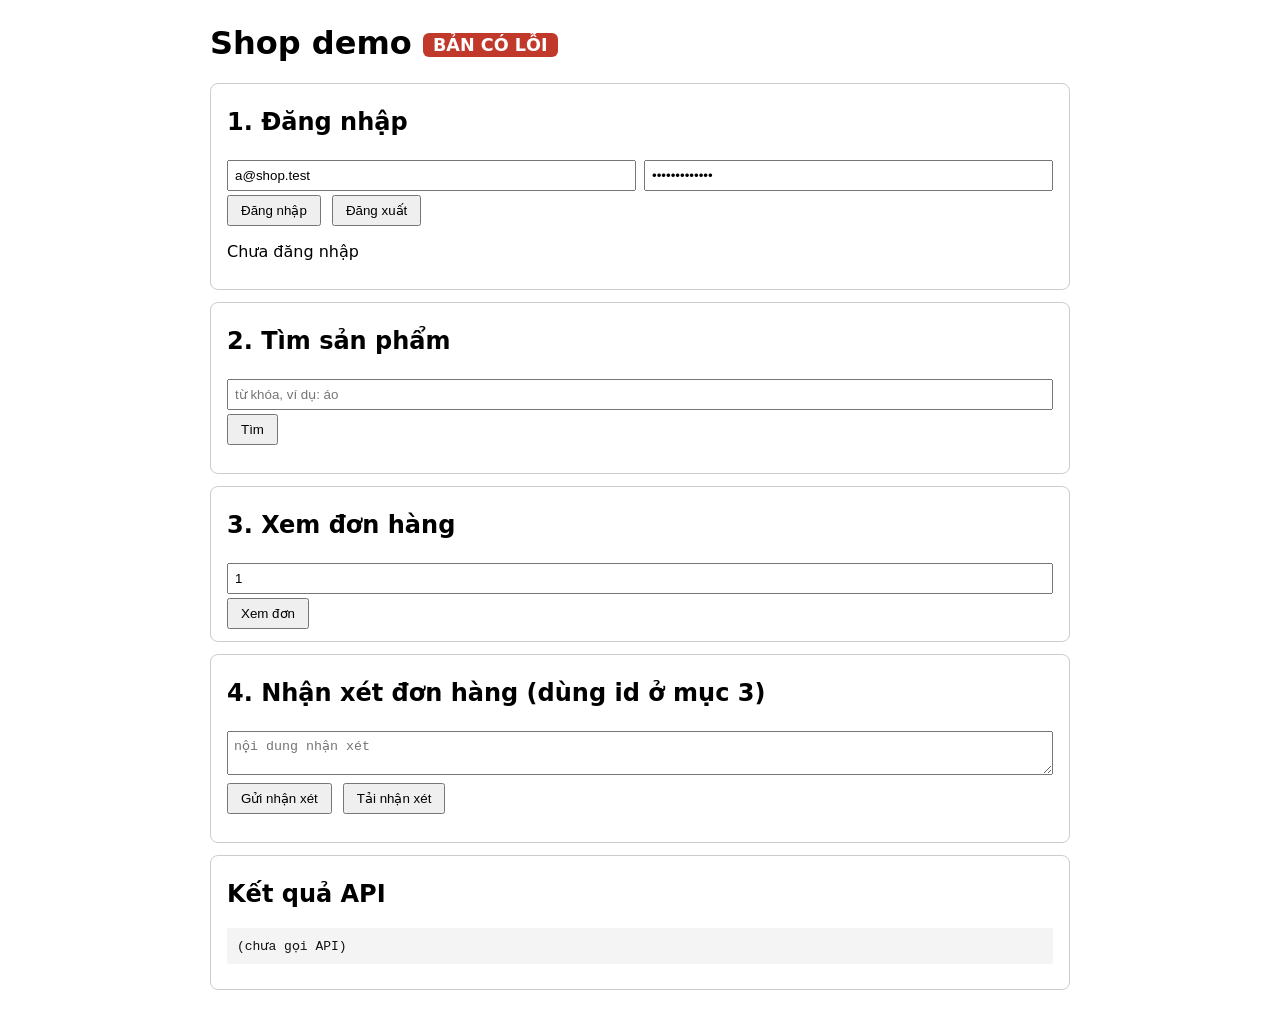
==== vulnerable/public/index.html @ e8c59e12 "first commit" ====
<!doctype html>
<html lang="vi">
<head>
  <meta charset="utf-8">
  <meta name="viewport" content="width=device-width, initial-scale=1">
  <title>Shop demo - BẢN CÓ LỖI</title>
  <style>
    body { font-family: system-ui, sans-serif; max-width: 860px; margin: 24px auto; padding: 0 16px; }
    .badge { padding: 2px 10px; border-radius: 6px; color: #fff; background: #c0392b; font-size: 0.55em; vertical-align: middle; }
    section { border: 1px solid #ccc; border-radius: 8px; padding: 4px 16px 12px; margin: 12px 0; }
    input, textarea { width: 100%; box-sizing: border-box; margin: 4px 0; padding: 6px; }
    .row { display: flex; gap: 8px; }
    .row > * { flex: 1; }
    button { padding: 6px 12px; cursor: pointer; margin-right: 6px; }
    pre { background: #f4f4f4; color: #111; padding: 10px; overflow-x: auto; white-space: pre-wrap; }
  </style>
</head>
<body>
  <h1>Shop demo <span class="badge">BẢN CÓ LỖI</span></h1>

  <section>
    <h2>1. Đăng nhập</h2>
    <div class="row">
      <input id="email" placeholder="email" value="a@shop.test">
      <input id="password" type="password" placeholder="mật khẩu" value="CustomerA@123">
    </div>
    <button id="login">Đăng nhập</button>
    <button id="logout">Đăng xuất</button>
    <p id="who"></p>
  </section>

  <section>
    <h2>2. Tìm sản phẩm</h2>
    <input id="q" placeholder="từ khóa, ví dụ: áo">
    <button id="search">Tìm</button>
    <ul id="products"></ul>
  </section>

  <section>
    <h2>3. Xem đơn hàng</h2>
    <input id="orderId" placeholder="id đơn hàng" value="1">
    <button id="viewOrder">Xem đơn</button>
  </section>

  <section>
    <h2>4. Nhận xét đơn hàng (dùng id ở mục 3)</h2>
    <textarea id="comment" rows="2" placeholder="nội dung nhận xét"></textarea>
    <button id="postReview">Gửi nhận xét</button>
    <button id="loadReviews">Tải nhận xét</button>
    <ul id="reviews"></ul>
  </section>

  <section>
    <h2>Kết quả API</h2>
    <pre id="out">(chưa gọi API)</pre>
  </section>

  <script src="app.js"></script>
</body>
</html>
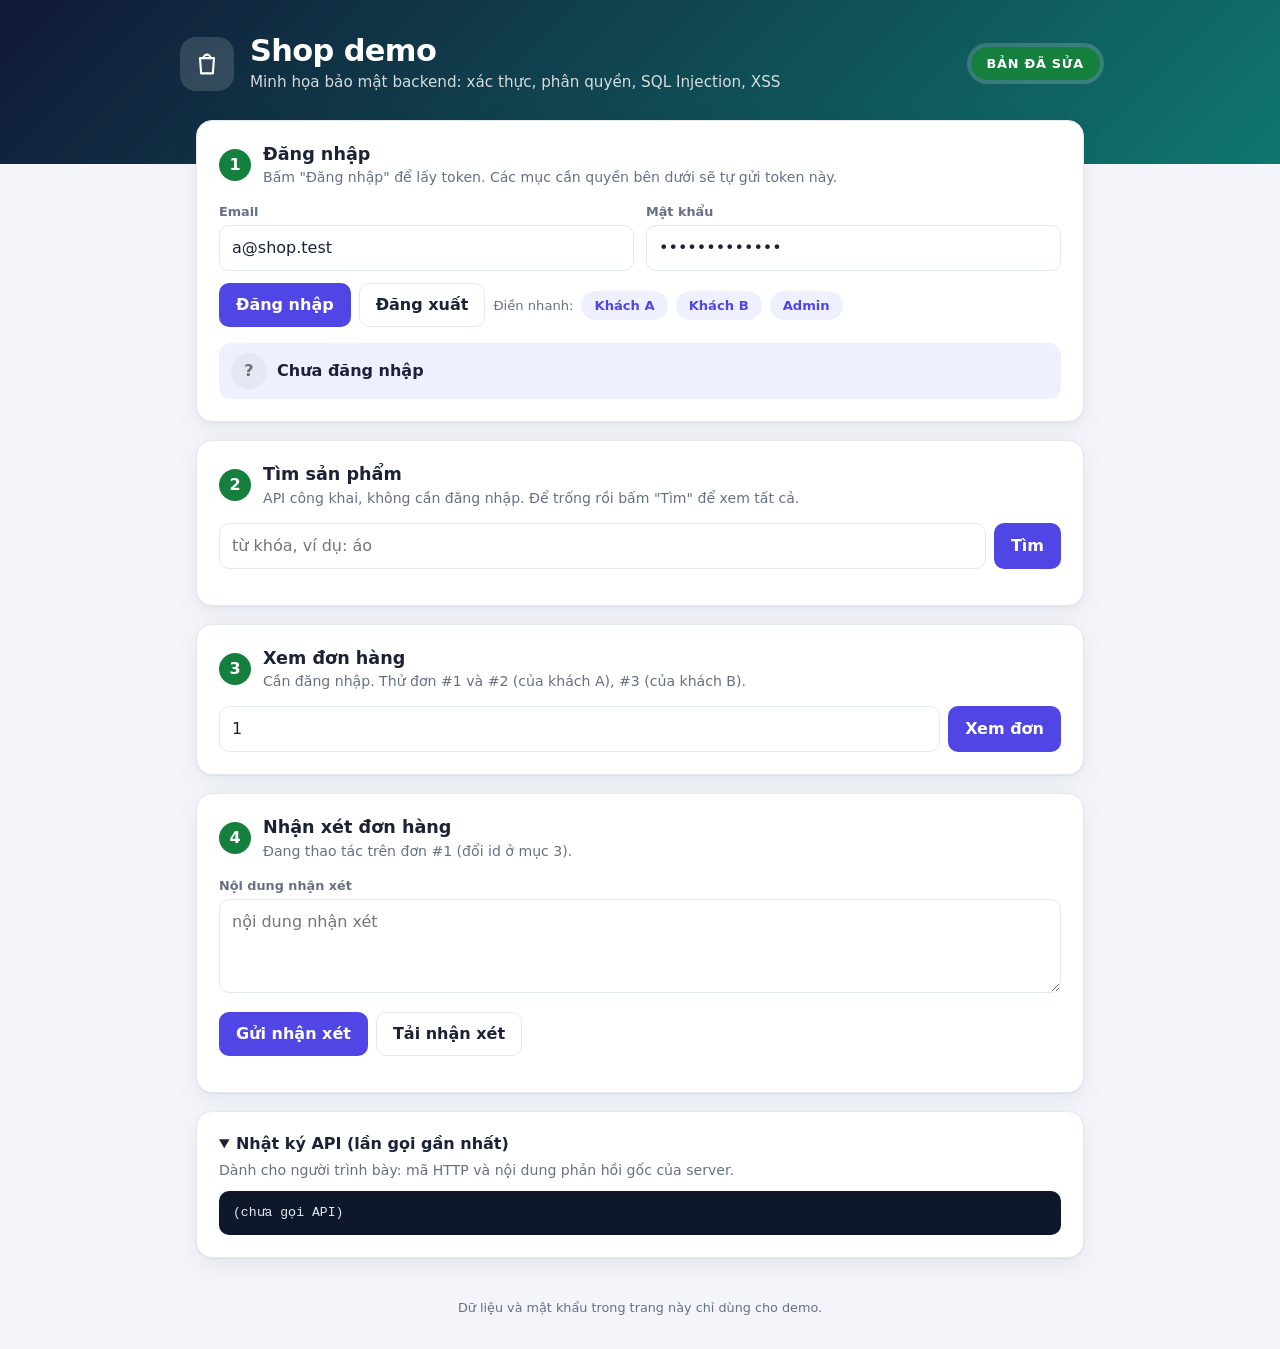
==== commit 7d12a090: "update" ====
--- a/vulnerable/public/index.html
+++ b/vulnerable/public/index.html
@@ -3,57 +3,119 @@
 <head>
   <meta charset="utf-8">
   <meta name="viewport" content="width=device-width, initial-scale=1">
-  <title>Shop demo - BẢN CÓ LỖI</title>
-  <style>
-    body { font-family: system-ui, sans-serif; max-width: 860px; margin: 24px auto; padding: 0 16px; }
-    .badge { padding: 2px 10px; border-radius: 6px; color: #fff; background: #c0392b; font-size: 0.55em; vertical-align: middle; }
-    section { border: 1px solid #ccc; border-radius: 8px; padding: 4px 16px 12px; margin: 12px 0; }
-    input, textarea { width: 100%; box-sizing: border-box; margin: 4px 0; padding: 6px; }
-    .row { display: flex; gap: 8px; }
-    .row > * { flex: 1; }
-    button { padding: 6px 12px; cursor: pointer; margin-right: 6px; }
-    pre { background: #f4f4f4; color: #111; padding: 10px; overflow-x: auto; white-space: pre-wrap; }
-  </style>
+  <title>Shop demo - BẢN ĐÃ SỬA</title>
+  <link rel="stylesheet" href="style.css">
 </head>
-<body>
-  <h1>Shop demo <span class="badge">BẢN CÓ LỖI</span></h1>
+<body class="variant-secure">
+  <header class="hero">
+    <div class="hero-inner">
+      <div class="logo">
+        <svg width="28" height="28" viewBox="0 0 24 24" fill="none" stroke="#fff" stroke-width="1.8" stroke-linecap="round" stroke-linejoin="round" aria-hidden="true"><path d="M6 7h12l-1 13H7L6 7z"/><path d="M9 7a3 3 0 0 1 6 0"/></svg>
+      </div>
+      <div>
+        <h1>Shop demo</h1>
+        <p>Minh họa bảo mật backend: xác thực, phân quyền, SQL Injection, XSS</p>
+      </div>
+      <span class="badge">BẢN ĐÃ SỬA</span>
+    </div>
+  </header>
 
-  <section>
-    <h2>1. Đăng nhập</h2>
-    <div class="row">
-      <input id="email" placeholder="email" value="a@shop.test">
-      <input id="password" type="password" placeholder="mật khẩu" value="CustomerA@123">
-    </div>
-    <button id="login">Đăng nhập</button>
-    <button id="logout">Đăng xuất</button>
-    <p id="who"></p>
-  </section>
+  <main>
+    <section class="card" id="sec-login">
+      <div class="card-head">
+        <span class="step">1</span>
+        <div>
+          <h2>Đăng nhập</h2>
+          <p class="card-sub">Bấm "Đăng nhập" để lấy token. Các mục cần quyền bên dưới sẽ tự gửi token này.</p>
+        </div>
+      </div>
+      <form id="loginForm" autocomplete="off" novalidate>
+        <div class="row">
+          <div>
+            <label class="field" for="email">Email</label>
+            <input id="email" placeholder="email" value="a@shop.test">
+          </div>
+          <div>
+            <label class="field" for="password">Mật khẩu</label>
+            <input id="password" type="password" placeholder="mật khẩu" value="CustomerA@123">
+          </div>
+        </div>
+        <div class="actions">
+          <button class="primary" id="login" type="submit">Đăng nhập</button>
+          <button class="ghost" id="logout" type="button">Đăng xuất</button>
+          <span class="hint">Điền nhanh:</span>
+          <button class="chip" type="button" data-email="a@shop.test" data-password="CustomerA@123">Khách A</button>
+          <button class="chip" type="button" data-email="b@shop.test" data-password="CustomerB@123">Khách B</button>
+          <button class="chip" type="button" data-email="admin@shop.test" data-password="Admin@12345">Admin</button>
+        </div>
+      </form>
+      <div id="who" class="who">
+        <div id="avatar" class="avatar">?</div>
+        <span id="whoName" class="who-name">Chưa đăng nhập</span>
+        <span id="whoRole" class="pill" hidden></span>
+      </div>
+      <div id="loginMsg" aria-live="polite"></div>
+    </section>
 
-  <section>
-    <h2>2. Tìm sản phẩm</h2>
-    <input id="q" placeholder="từ khóa, ví dụ: áo">
-    <button id="search">Tìm</button>
-    <ul id="products"></ul>
-  </section>
+    <section class="card" id="sec-products">
+      <div class="card-head">
+        <span class="step">2</span>
+        <div>
+          <h2>Tìm sản phẩm</h2>
+          <p class="card-sub">API công khai, không cần đăng nhập. Để trống rồi bấm "Tìm" để xem tất cả.</p>
+        </div>
+      </div>
+      <form id="searchForm" class="inline" autocomplete="off">
+        <input id="q" placeholder="từ khóa, ví dụ: áo" aria-label="Từ khóa tìm kiếm">
+        <button class="primary" id="search" type="submit">Tìm</button>
+      </form>
+      <div id="productsMsg" aria-live="polite"></div>
+      <ul id="products" class="grid"></ul>
+    </section>
 
-  <section>
-    <h2>3. Xem đơn hàng</h2>
-    <input id="orderId" placeholder="id đơn hàng" value="1">
-    <button id="viewOrder">Xem đơn</button>
-  </section>
+    <section class="card" id="sec-orders">
+      <div class="card-head">
+        <span class="step">3</span>
+        <div>
+          <h2>Xem đơn hàng</h2>
+          <p class="card-sub">Cần đăng nhập. Thử đơn #1 và #2 (của khách A), #3 (của khách B).</p>
+        </div>
+      </div>
+      <form id="orderForm" class="inline" autocomplete="off">
+        <input id="orderId" placeholder="id đơn hàng" value="1" aria-label="Id đơn hàng">
+        <button class="primary" id="viewOrder" type="submit">Xem đơn</button>
+      </form>
+      <div id="orderResult" aria-live="polite"></div>
+    </section>
 
-  <section>
-    <h2>4. Nhận xét đơn hàng (dùng id ở mục 3)</h2>
-    <textarea id="comment" rows="2" placeholder="nội dung nhận xét"></textarea>
-    <button id="postReview">Gửi nhận xét</button>
-    <button id="loadReviews">Tải nhận xét</button>
-    <ul id="reviews"></ul>
-  </section>
+    <section class="card" id="sec-reviews">
+      <div class="card-head">
+        <span class="step">4</span>
+        <div>
+          <h2>Nhận xét đơn hàng</h2>
+          <p class="card-sub" id="reviewHint">Dùng id đơn ở mục 3.</p>
+        </div>
+      </div>
+      <label class="field" for="comment">Nội dung nhận xét</label>
+      <textarea id="comment" rows="3" placeholder="nội dung nhận xét"></textarea>
+      <div class="actions">
+        <button class="primary" id="postReview" type="button">Gửi nhận xét</button>
+        <button class="ghost" id="loadReviews" type="button">Tải nhận xét</button>
+      </div>
+      <div id="reviewMsg" aria-live="polite"></div>
+      <ul id="reviews" class="reviews"></ul>
+    </section>
 
-  <section>
-    <h2>Kết quả API</h2>
-    <pre id="out">(chưa gọi API)</pre>
-  </section>
+    <section class="card log">
+      <details open>
+        <summary>Nhật ký API (lần gọi gần nhất)</summary>
+        <p class="card-sub">Dành cho người trình bày: mã HTTP và nội dung phản hồi gốc của server.</p>
+        <pre id="out">(chưa gọi API)</pre>
+      </details>
+    </section>
+  </main>
+
+  <footer>Dữ liệu và mật khẩu trong trang này chỉ dùng cho demo.</footer>
 
   <script src="app.js"></script>
 </body>
--- a/vulnerable/public/style.css
+++ b/vulnerable/public/style.css
@@ -0,0 +1,308 @@
+/* Giao diện dùng chung cho cả hai bản. Màu nhấn đổi theo class của <body>:
+   variant-secure (xanh lá) và variant-vuln (đỏ). */
+:root {
+  --bg: #f3f5fb;
+  --card: #ffffff;
+  --text: #1b2236;
+  --muted: #667085;
+  --line: #e4e8f2;
+  --primary: #4f46e5;
+  --primary-ink: #ffffff;
+  --primary-soft: #eef0ff;
+  --ok: #15803d;
+  --ok-bg: #e8f7ee;
+  --warn: #b45309;
+  --warn-bg: #fff4dc;
+  --err: #b42318;
+  --err-bg: #fdecea;
+  --info: #1d4ed8;
+  --info-bg: #e6efff;
+  --code-bg: #0f172a;
+  --code-ink: #e2e8f0;
+  --shadow: 0 1px 2px rgba(16, 24, 40, 0.06), 0 8px 24px rgba(16, 24, 40, 0.06);
+  --radius: 16px;
+  --accent: #15803d;
+  --accent-2: #0f766e;
+}
+body.variant-vuln {
+  --accent: #b91c1c;
+  --accent-2: #7f1d1d;
+}
+
+@media (prefers-color-scheme: dark) {
+  :root {
+    --bg: #0b1020;
+    --card: #131a2e;
+    --text: #e8ecf8;
+    --muted: #97a1bb;
+    --line: #26304a;
+    --primary: #818cf8;
+    --primary-ink: #0b1020;
+    --primary-soft: #1c2347;
+    --ok: #4ade80;
+    --ok-bg: #12301f;
+    --warn: #fbbf24;
+    --warn-bg: #35280c;
+    --err: #f87171;
+    --err-bg: #3a1613;
+    --info: #93c5fd;
+    --info-bg: #14264a;
+    --code-bg: #070b16;
+    --shadow: 0 1px 2px rgba(0, 0, 0, 0.4), 0 8px 24px rgba(0, 0, 0, 0.35);
+  }
+}
+
+* { box-sizing: border-box; }
+[hidden] { display: none !important; }
+
+body {
+  margin: 0;
+  background: var(--bg);
+  color: var(--text);
+  font-family: system-ui, -apple-system, "Segoe UI", Roboto, "Helvetica Neue", Arial, sans-serif;
+  line-height: 1.5;
+}
+
+/* ---------- Đầu trang ---------- */
+.hero {
+  background: linear-gradient(135deg, #111936 0%, var(--accent-2) 100%);
+  color: #fff;
+  padding: 34px 16px 70px;
+}
+.hero-inner {
+  max-width: 920px;
+  margin: 0 auto;
+  display: flex;
+  align-items: center;
+  gap: 16px;
+  flex-wrap: wrap;
+}
+.logo {
+  width: 54px;
+  height: 54px;
+  border-radius: 16px;
+  background: rgba(255, 255, 255, 0.14);
+  display: grid;
+  place-items: center;
+  flex: none;
+}
+.hero h1 { margin: 0; font-size: 1.9rem; letter-spacing: -0.02em; line-height: 1.15; }
+.hero p { margin: 2px 0 0; opacity: 0.82; font-size: 0.95rem; }
+.badge {
+  margin-left: auto;
+  background: var(--accent);
+  color: #fff;
+  padding: 7px 16px;
+  border-radius: 999px;
+  font-weight: 800;
+  font-size: 0.8rem;
+  letter-spacing: 0.06em;
+  box-shadow: 0 0 0 4px rgba(255, 255, 255, 0.18);
+}
+
+main {
+  max-width: 920px;
+  margin: -44px auto 40px;
+  padding: 0 16px;
+  display: grid;
+  gap: 18px;
+}
+
+/* ---------- Thẻ (mỗi bước một thẻ) ---------- */
+.card {
+  background: var(--card);
+  border: 1px solid var(--line);
+  border-radius: var(--radius);
+  box-shadow: var(--shadow);
+  padding: 20px 22px 22px;
+}
+.card-head { display: flex; align-items: center; gap: 12px; margin-bottom: 14px; }
+.card h2 { margin: 0; font-size: 1.1rem; }
+.card-sub { margin: 0; color: var(--muted); font-size: 0.88rem; }
+.step {
+  width: 32px;
+  height: 32px;
+  border-radius: 50%;
+  background: var(--accent);
+  color: #fff;
+  font-weight: 800;
+  display: grid;
+  place-items: center;
+  flex: none;
+}
+
+/* ---------- Form ---------- */
+label.field { display: block; font-size: 0.8rem; font-weight: 600; color: var(--muted); margin-bottom: 4px; }
+input, textarea {
+  width: 100%;
+  padding: 10px 12px;
+  border: 1px solid var(--line);
+  border-radius: 10px;
+  background: var(--card);
+  color: var(--text);
+  font: inherit;
+}
+textarea { resize: vertical; }
+input:focus-visible, textarea:focus-visible, button:focus-visible, summary:focus-visible {
+  outline: 2px solid var(--primary);
+  outline-offset: 2px;
+}
+.row { display: flex; gap: 12px; flex-wrap: wrap; }
+.row > * { flex: 1 1 220px; }
+.inline { display: flex; gap: 8px; }
+.inline input { flex: 1; }
+.actions { display: flex; gap: 8px; flex-wrap: wrap; align-items: center; margin-top: 12px; }
+.hint { color: var(--muted); font-size: 0.82rem; }
+
+button {
+  font: inherit;
+  font-weight: 600;
+  padding: 9px 16px;
+  border-radius: 10px;
+  border: 1px solid transparent;
+  cursor: pointer;
+  transition: transform 0.05s, filter 0.15s;
+}
+button:hover:not(:disabled) { filter: brightness(1.08); }
+button:active:not(:disabled) { transform: translateY(1px); }
+button:disabled { opacity: 0.6; cursor: wait; }
+button.primary { background: var(--primary); color: var(--primary-ink); }
+button.ghost { background: transparent; color: var(--text); border-color: var(--line); }
+button.chip {
+  padding: 4px 12px;
+  font-size: 0.82rem;
+  background: var(--primary-soft);
+  color: var(--primary);
+  border-color: transparent;
+  border-radius: 999px;
+}
+
+/* ---------- Trạng thái đăng nhập ---------- */
+.who {
+  display: flex;
+  align-items: center;
+  gap: 10px;
+  padding: 10px 12px;
+  margin-top: 16px;
+  border-radius: 12px;
+  background: var(--primary-soft);
+}
+.avatar {
+  width: 36px;
+  height: 36px;
+  border-radius: 50%;
+  background: var(--line);
+  color: var(--muted);
+  display: grid;
+  place-items: center;
+  font-weight: 800;
+}
+.who.on .avatar { background: var(--accent); color: #fff; }
+.who-name { font-weight: 600; }
+.pill { padding: 2px 10px; border-radius: 999px; font-size: 0.75rem; font-weight: 700; background: var(--line); color: var(--muted); }
+.pill.admin { background: var(--err-bg); color: var(--err); }
+.pill.customer { background: var(--info-bg); color: var(--info); }
+
+/* ---------- Thông báo ---------- */
+.alert {
+  margin-top: 12px;
+  padding: 10px 14px;
+  border-radius: 10px;
+  border-left: 4px solid;
+  font-size: 0.92rem;
+  overflow-wrap: anywhere;
+  animation: pop 0.18s ease-out;
+}
+.alert.ok { background: var(--ok-bg); color: var(--ok); border-color: var(--ok); }
+.alert.warn { background: var(--warn-bg); color: var(--warn); border-color: var(--warn); }
+.alert.err { background: var(--err-bg); color: var(--err); border-color: var(--err); }
+.alert.info { background: var(--info-bg); color: var(--info); border-color: var(--info); }
+.alert pre { margin: 8px 0 0; }
+
+.empty {
+  text-align: center;
+  color: var(--muted);
+  padding: 18px;
+  border: 1px dashed var(--line);
+  border-radius: 12px;
+  margin-top: 14px;
+}
+
+/* ---------- Sản phẩm ---------- */
+.grid {
+  list-style: none;
+  padding: 0;
+  margin: 14px 0 0;
+  display: grid;
+  grid-template-columns: repeat(auto-fill, minmax(210px, 1fr));
+  gap: 12px;
+}
+.product { border: 1px solid var(--line); border-radius: 12px; padding: 12px 14px; animation: pop 0.2s ease-out; }
+.product-name { font-weight: 700; margin-bottom: 4px; overflow-wrap: anywhere; }
+.product-desc { color: var(--muted); font-size: 0.85rem; min-height: 2.5em; overflow-wrap: anywhere; }
+.product-foot { display: flex; justify-content: space-between; align-items: center; margin-top: 8px; }
+.price { font-weight: 800; color: var(--accent); }
+.stock { font-size: 0.78rem; color: var(--muted); background: var(--primary-soft); padding: 2px 10px; border-radius: 999px; }
+
+/* ---------- Đơn hàng ---------- */
+.order { margin-top: 16px; border: 1px solid var(--line); border-radius: 14px; overflow: hidden; animation: pop 0.2s ease-out; }
+.order-head {
+  display: flex;
+  justify-content: space-between;
+  align-items: center;
+  gap: 12px;
+  flex-wrap: wrap;
+  padding: 14px 16px;
+  background: var(--primary-soft);
+}
+.order-head h3 { margin: 0; font-size: 1.1rem; }
+.order-owner { color: var(--muted); font-size: 0.85rem; }
+.order-body { padding: 14px 16px 16px; }
+.status { padding: 3px 12px; border-radius: 999px; font-size: 0.78rem; font-weight: 700; background: var(--line); color: var(--muted); }
+.status.pending { background: var(--warn-bg); color: var(--warn); }
+.status.paid { background: var(--ok-bg); color: var(--ok); }
+.status.shipped { background: var(--info-bg); color: var(--info); }
+.status.cancelled { background: var(--err-bg); color: var(--err); }
+.meta { display: grid; grid-template-columns: repeat(auto-fit, minmax(190px, 1fr)); gap: 12px; margin: 0 0 14px; }
+.meta dt { font-size: 0.72rem; color: var(--muted); text-transform: uppercase; letter-spacing: 0.06em; }
+.meta dd { margin: 2px 0 0; font-weight: 600; overflow-wrap: anywhere; }
+.table-wrap { overflow-x: auto; }
+table.items { width: 100%; border-collapse: collapse; font-size: 0.92rem; }
+.items th, .items td { padding: 8px 10px; text-align: left; border-bottom: 1px solid var(--line); }
+.items th { font-size: 0.72rem; color: var(--muted); text-transform: uppercase; letter-spacing: 0.05em; }
+.items .num { text-align: right; font-variant-numeric: tabular-nums; white-space: nowrap; }
+.items tfoot td { font-weight: 800; border-bottom: 0; }
+details.raw { margin-top: 12px; }
+details summary { cursor: pointer; color: var(--muted); font-size: 0.85rem; }
+
+/* ---------- Nhận xét ---------- */
+.reviews { list-style: none; padding: 0; margin: 14px 0 0; display: grid; gap: 10px; }
+.review { border: 1px solid var(--line); border-radius: 12px; padding: 10px 14px; animation: pop 0.2s ease-out; }
+.review-text { overflow-wrap: anywhere; }
+.review-date { color: var(--muted); font-size: 0.78rem; margin-top: 2px; }
+
+/* ---------- Nhật ký API ---------- */
+pre {
+  background: var(--code-bg);
+  color: var(--code-ink);
+  padding: 12px 14px;
+  border-radius: 10px;
+  overflow: auto;
+  white-space: pre-wrap;
+  overflow-wrap: anywhere;
+  font-size: 0.82rem;
+  margin: 10px 0 0;
+  max-height: 340px;
+}
+.log summary { font-weight: 700; color: var(--text); font-size: 1rem; }
+.log .card-sub { margin-top: 4px; }
+
+footer { max-width: 920px; margin: 0 auto 32px; padding: 0 16px; color: var(--muted); font-size: 0.8rem; text-align: center; }
+
+@keyframes pop { from { opacity: 0; transform: translateY(4px); } to { opacity: 1; transform: none; } }
+@media (prefers-reduced-motion: reduce) { * { animation: none !important; transition: none !important; } }
+@media (max-width: 560px) {
+  .hero h1 { font-size: 1.5rem; }
+  .badge { margin-left: 0; }
+  .card { padding: 16px; }
+}
